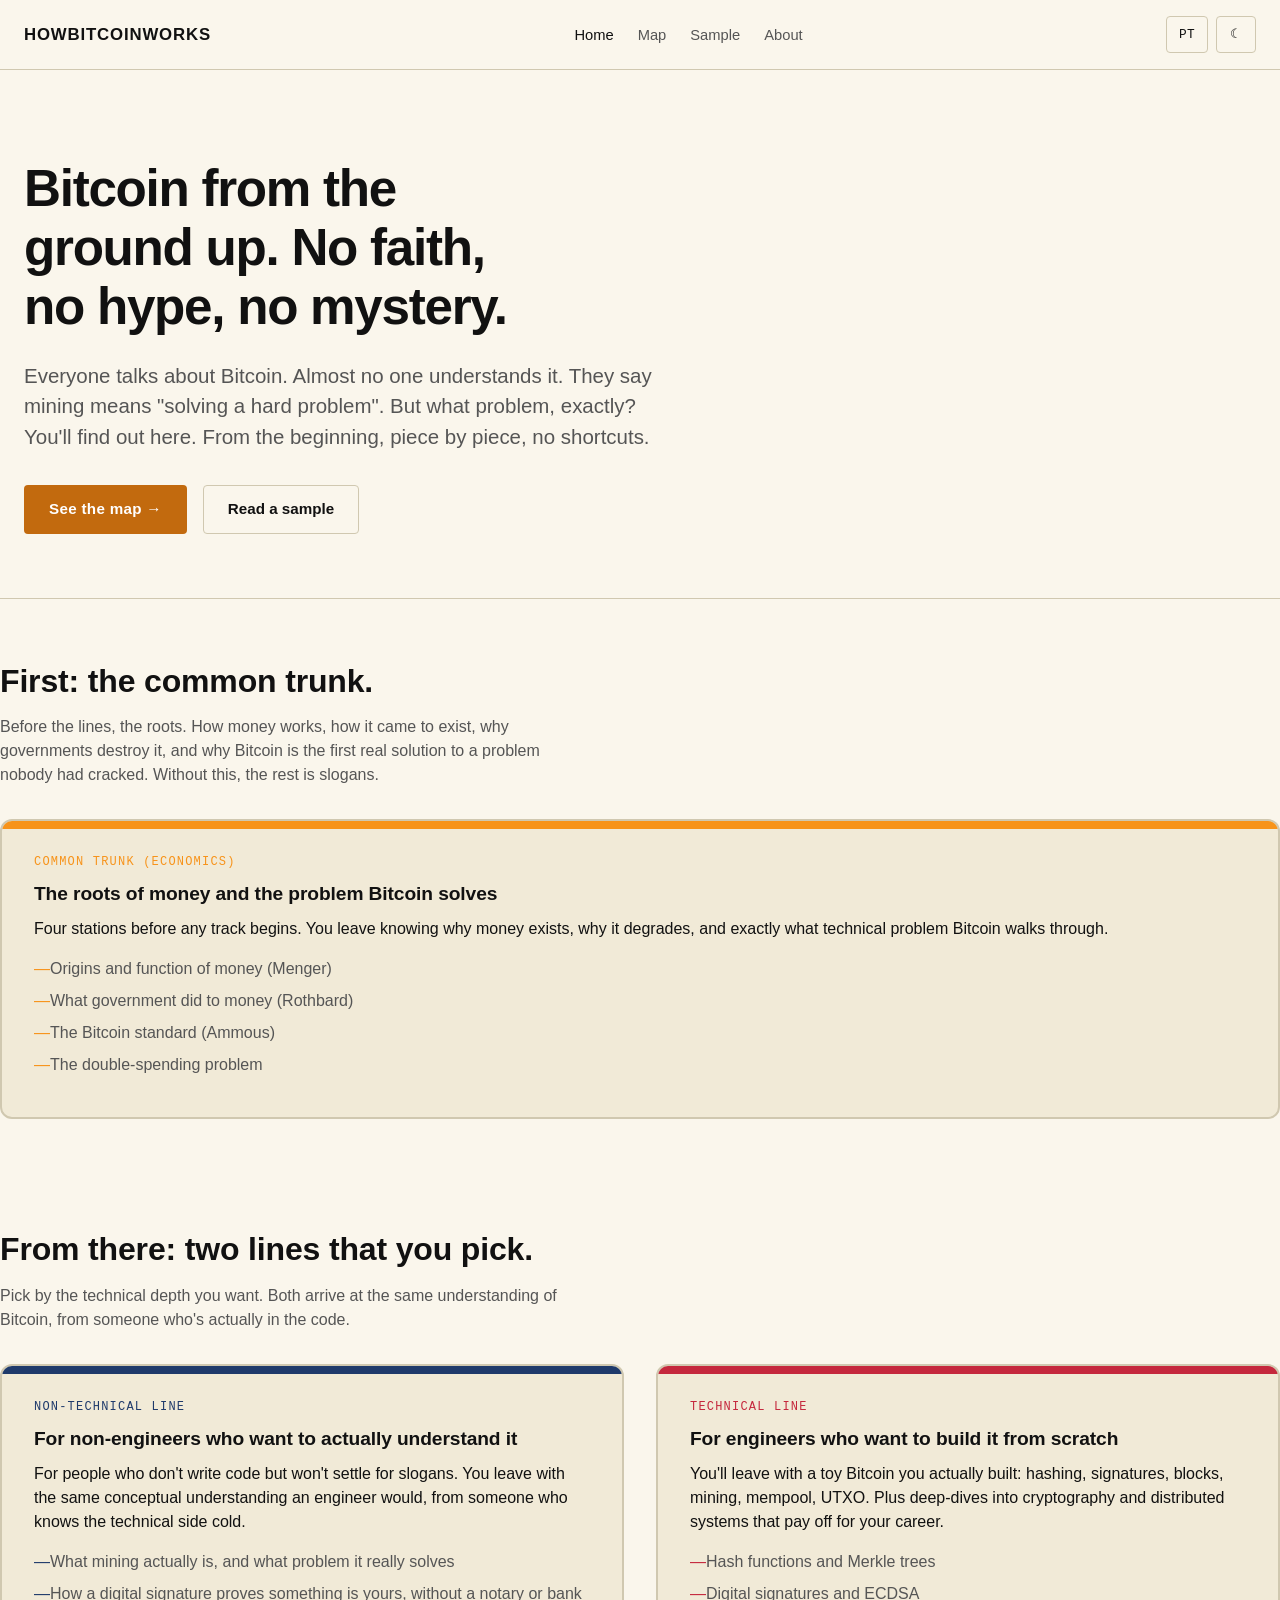
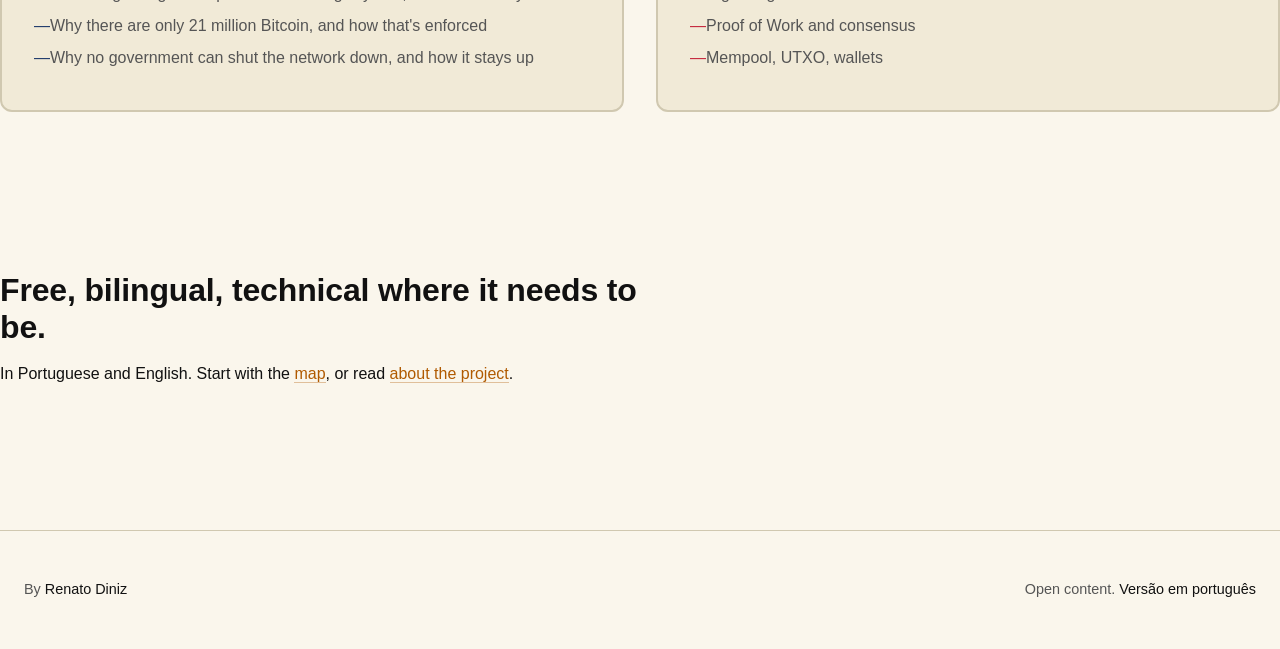
==== en/index.html @ d19511fa "Add English mirror: home, map, article, about Hand-translated, not machine-translated. Same structur" ====
<!doctype html>
<html lang="en">
<head>
  <meta charset="utf-8">
  <meta name="viewport" content="width=device-width, initial-scale=1">
  <title>How Bitcoin Works · Bitcoin from the ground up, no hype</title>
  <meta name="description" content="Bitcoin from the ground up. No faith, no hype, no mystery. Two tracks: non-technical and technical.">
  <link rel="stylesheet" href="/assets/css/reset.css">
  <link rel="stylesheet" href="/assets/css/base.css">
  <link rel="stylesheet" href="/assets/css/theme.css">
  <script src="/assets/js/theme.js"></script>
</head>
<body>
  <header class="site-header">
    <div class="container">
      <a href="/en/" class="site-logo">howbitcoinworks</a>
      <nav class="site-nav">
        <a href="/en/" class="active">Home</a>
        <a href="/en/map.html">Map</a>
        <a href="/en/article.html">Sample</a>
        <a href="/en/about.html">About</a>
      </nav>
      <div class="controls">
        <button class="control-btn lang-toggle" data-mirror="/" data-lang="pt" aria-label="Mudar para português">PT</button>
        <button class="control-btn mode-toggle" aria-label="Toggle light/dark mode">☾</button>
      </div>
    </div>
  </header>

  <main>
    <section class="hero">
      <div class="container">
        <h1>Bitcoin from the ground up. No faith, no hype, no mystery.</h1>
        <p class="lead">
          Everyone talks about Bitcoin. Almost no one understands it. They say mining means "solving a hard problem". But what problem, exactly? You'll find out here. From the beginning, piece by piece, no shortcuts.
        </p>
        <div class="cta-row">
          <a href="/en/map.html" class="btn btn-primary">See the map →</a>
          <a href="/en/article.html" class="btn btn-secondary">Read a sample</a>
        </div>
      </div>
    </section>

    <section class="container" style="padding: var(--space-16) 0 var(--space-8);">
      <h2 style="margin-top: 0;">First: the common trunk.</h2>
      <p class="lead" style="max-width:64ch;color:var(--color-fg-soft);margin-top:var(--space-3);">
        Before the lines, the roots. How money works, how it came to exist, why governments destroy it, and why Bitcoin is the first real solution to a problem nobody had cracked. Without this, the rest is slogans.
      </p>

      <article class="track-card" style="--track-color: var(--color-line-trunk); margin-top: var(--space-8);">
        <div class="label">Common trunk (economics)</div>
        <h3>The roots of money and the problem Bitcoin solves</h3>
        <p>Four stations before any track begins. You leave knowing why money exists, why it degrades, and exactly what technical problem Bitcoin walks through.</p>
        <ul>
          <li>Origins and function of money (Menger)</li>
          <li>What government did to money (Rothbard)</li>
          <li>The Bitcoin standard (Ammous)</li>
          <li>The double-spending problem</li>
        </ul>
      </article>
    </section>

    <section class="tracks container" style="padding: var(--space-8) 0 var(--space-16);">
      <h2>From there: two lines that you pick.</h2>
      <p class="lead" style="max-width:64ch;color:var(--color-fg-soft);margin-top:var(--space-3);">
        Pick by the technical depth you want. Both arrive at the same understanding of Bitcoin, from someone who's actually in the code.
      </p>

      <div class="track-grid">
        <article class="track-card nontechnical">
          <div class="label">Non-technical line</div>
          <h3>For non-engineers who want to actually understand it</h3>
          <p>For people who don't write code but won't settle for slogans. You leave with the same conceptual understanding an engineer would, from someone who knows the technical side cold.</p>
          <ul>
            <li>What mining actually is, and what problem it really solves</li>
            <li>How a digital signature proves something is yours, without a notary or bank</li>
            <li>Why there are only 21 million Bitcoin, and how that's enforced</li>
            <li>Why no government can shut the network down, and how it stays up</li>
          </ul>
        </article>

        <article class="track-card technical">
          <div class="label">Technical line</div>
          <h3>For engineers who want to build it from scratch</h3>
          <p>You'll leave with a toy Bitcoin you actually built: hashing, signatures, blocks, mining, mempool, UTXO. Plus deep-dives into cryptography and distributed systems that pay off for your career.</p>
          <ul>
            <li>Hash functions and Merkle trees</li>
            <li>Digital signatures and ECDSA</li>
            <li>Proof of Work and consensus</li>
            <li>Mempool, UTXO, wallets</li>
          </ul>
        </article>
      </div>
    </section>

    <section class="container" style="padding: var(--space-12) 0 var(--space-16);">
      <div class="prose" style="margin-left:0;padding:0;">
        <h2>Free, bilingual, technical where it needs to be.</h2>
        <p>In Portuguese and English. Start with the <a href="/en/map.html">map</a>, or read <a href="/en/about.html">about the project</a>.</p>
      </div>
    </section>
  </main>

  <footer class="site-footer">
    <div class="container">
      <div>By <a href="https://github.com/renatodinizc" target="_blank" rel="noopener">Renato Diniz</a></div>
      <div>Open content. <a href="/">Versão em português</a></div>
    </div>
  </footer>

  <script src="/assets/js/lang.js"></script>
</body>
</html>
---- assets/css/base.css ----
/* Base layout, typography, and structural primitives.
   Themes override colors, fonts, and accent details via CSS variables. */

:root {
  --max-content: 72ch;
  --max-wide: 1280px;
  --space-1: 0.25rem;
  --space-2: 0.5rem;
  --space-3: 0.75rem;
  --space-4: 1rem;
  --space-6: 1.5rem;
  --space-8: 2rem;
  --space-12: 3rem;
  --space-16: 4rem;
  --space-24: 6rem;
  --radius: 4px;
  --radius-lg: 12px;
  --transition: 180ms ease;
}

html {
  scroll-behavior: smooth;
}

body {
  background: var(--color-bg);
  color: var(--color-fg);
  font-family: var(--font-body);
  font-size: 1rem;
  transition:
    background var(--transition),
    color var(--transition);
  min-height: 100vh;
  display: flex;
  flex-direction: column;
  padding-top: var(--space-16);
}

main {
  flex: 1;
}

h1,
h2,
h3,
h4,
h5,
h6 {
  font-family: var(--font-display);
  font-weight: var(--weight-display, 700);
  line-height: 1.15;
  letter-spacing: var(--track-display, -0.01em);
}

h1 {
  font-size: clamp(2rem, 4vw, 3.5rem);
}
h2 {
  font-size: clamp(1.5rem, 2.5vw, 2.25rem);
  margin-top: var(--space-12);
  margin-bottom: var(--space-4);
}
h3 {
  font-size: clamp(1.15rem, 1.5vw, 1.5rem);
  margin-top: var(--space-8);
  margin-bottom: var(--space-3);
}

p {
  margin-bottom: var(--space-4);
}
p + p {
  margin-top: 0;
}

a {
  color: var(--color-link);
  border-bottom: 1px solid var(--color-link-underline, transparent);
  transition:
    color var(--transition),
    border-color var(--transition);
}
a:hover {
  color: var(--color-link-hover);
  border-bottom-color: var(--color-link-hover);
}

code,
pre,
.mono {
  font-family: var(--font-mono);
  font-size: 0.92em;
}

pre {
  background: var(--color-code-bg);
  color: var(--color-code-fg);
  padding: var(--space-4);
  border-radius: var(--radius);
  overflow-x: auto;
  margin: var(--space-6) 0;
  border: 1px solid var(--color-border);
}

code:not(pre code) {
  background: var(--color-code-bg);
  padding: 0.1em 0.35em;
  border-radius: var(--radius);
  border: 1px solid var(--color-border);
}

blockquote {
  border-left: 3px solid var(--color-accent);
  padding-left: var(--space-4);
  margin: var(--space-6) 0;
  color: var(--color-fg-soft);
  font-style: italic;
}

/* ============ Layout containers ============ */

.container {
  width: 100%;
  max-width: var(--max-wide);
  margin: 0 auto;
  padding: 0 var(--space-6);
}

.prose {
  max-width: var(--max-content);
  margin: 0 auto;
  padding: 0 var(--space-6);
}

/* ============ Header / nav ============ */

.site-header {
  border-bottom: 1px solid var(--color-border);
  background: var(--color-bg);
  position: fixed;
  top: 0;
  left: 0;
  right: 0;
  z-index: 50;
  backdrop-filter: blur(8px);
}

.site-header .container {
  display: flex;
  align-items: center;
  justify-content: space-between;
  padding-top: var(--space-4);
  padding-bottom: var(--space-4);
  gap: var(--space-4);
}

.site-logo {
  font-family: var(--font-display);
  font-weight: 800;
  font-size: 1.05rem;
  letter-spacing: var(--track-logo, 0);
  text-transform: var(--logo-case, none);
  color: var(--color-fg);
  border: none;
}
.site-logo:hover {
  color: var(--color-accent);
  border: none;
}

.site-nav {
  display: flex;
  align-items: center;
  gap: var(--space-6);
  font-size: 0.92rem;
}

.site-nav a {
  color: var(--color-fg-soft);
  border: none;
}
.site-nav a:hover,
.site-nav a.active {
  color: var(--color-fg);
  border: none;
}

.controls {
  display: flex;
  gap: var(--space-2);
  align-items: center;
}

.control-btn {
  border: 1px solid var(--color-border);
  background: var(--color-bg);
  color: var(--color-fg);
  padding: var(--space-2) var(--space-3);
  border-radius: var(--radius);
  font-size: 0.8rem;
  font-family: var(--font-mono);
  letter-spacing: 0.02em;
  transition: all var(--transition);
}

.control-btn:hover {
  border-color: var(--color-accent);
  color: var(--color-accent);
}

.lang-toggle,
.mode-toggle {
  min-width: 2.5rem;
  text-align: center;
}

/* ============ Hero ============ */

.hero {
  padding: var(--space-24) 0 var(--space-16);
  border-bottom: 1px solid var(--color-border);
}

.hero h1 {
  margin-bottom: var(--space-6);
  max-width: 18ch;
}

.hero .lead {
  font-size: clamp(1.1rem, 1.6vw, 1.35rem);
  color: var(--color-fg-soft);
  max-width: 56ch;
  margin-bottom: var(--space-8);
}

.hero .cta-row {
  display: flex;
  gap: var(--space-4);
  flex-wrap: wrap;
}

.btn {
  display: inline-flex;
  align-items: center;
  gap: var(--space-2);
  padding: var(--space-3) var(--space-6);
  border-radius: var(--radius);
  font-weight: 600;
  font-size: 0.95rem;
  border: 1px solid transparent;
  transition: all var(--transition);
  font-family: var(--font-body);
}

.btn-primary {
  background: var(--color-accent);
  color: var(--color-on-accent);
}
.btn-primary:hover {
  filter: brightness(1.1);
  border: 1px solid transparent;
}

.btn-secondary {
  background: transparent;
  color: var(--color-fg);
  border-color: var(--color-border);
}
.btn-secondary:hover {
  border-color: var(--color-accent);
  color: var(--color-accent);
}

/* ============ Two-track section ============ */

.tracks {
  padding: var(--space-16) 0;
}

.track-grid {
  display: grid;
  grid-template-columns: repeat(auto-fit, minmax(320px, 1fr));
  gap: var(--space-8);
  margin-top: var(--space-8);
}

.track-card {
  border: 1px solid var(--color-border);
  border-radius: var(--radius-lg);
  padding: var(--space-8);
  background: var(--color-bg-soft);
  transition: all var(--transition);
  position: relative;
  overflow: hidden;
}

.track-card::before {
  content: "";
  position: absolute;
  top: 0;
  left: 0;
  right: 0;
  height: 4px;
  background: var(--track-color);
}

.track-card.nontechnical {
  --track-color: var(--color-line-nontechnical);
}
.track-card.technical {
  --track-color: var(--color-line-technical);
}

.track-card:hover {
  transform: translateY(-2px);
  border-color: var(--track-color);
}

.track-card .label {
  font-family: var(--font-mono);
  font-size: 0.75rem;
  text-transform: uppercase;
  letter-spacing: 0.1em;
  color: var(--track-color);
  margin-bottom: var(--space-3);
}

.track-card h3 {
  margin-top: 0;
}

.track-card ul {
  margin-top: var(--space-4);
  padding-left: 0;
}
.track-card li {
  padding-left: var(--space-4);
  position: relative;
  color: var(--color-fg-soft);
  margin-bottom: var(--space-2);
}
.track-card li::before {
  content: "—";
  position: absolute;
  left: 0;
  color: var(--track-color);
}

/* ============ Footer ============ */

.site-footer {
  border-top: 1px solid var(--color-border);
  padding: var(--space-12) 0;
  margin-top: var(--space-16);
  color: var(--color-fg-soft);
  font-size: 0.9rem;
}

.site-footer .container {
  display: flex;
  justify-content: space-between;
  flex-wrap: wrap;
  gap: var(--space-4);
}

.site-footer a {
  color: var(--color-fg);
  border: none;
}
.site-footer a:hover {
  color: var(--color-accent);
}

/* ============ Subway map ============ */

.map-page {
  padding: var(--space-12) 0;
}

.map-page h1 {
  margin-bottom: var(--space-3);
}
.map-page .lead {
  color: var(--color-fg-soft);
  margin-bottom: var(--space-8);
  max-width: 64ch;
}

.map-legend {
  display: flex;
  flex-wrap: wrap;
  gap: var(--space-6);
  margin-bottom: var(--space-8);
  font-size: 0.85rem;
  font-family: var(--font-mono);
}

.legend-item {
  display: flex;
  align-items: center;
  gap: var(--space-2);
}

.legend-item .line-marker {
  width: 28px;
  height: 4px;
  border-radius: 2px;
}

.subway-map-wrap {
  background: var(--color-bg-soft);
  border: 1px solid var(--color-border);
  border-radius: var(--radius-lg);
  padding: var(--space-6);
  overflow-x: auto;
}

.subway-map {
  width: 100%;
  height: auto;
  min-width: 900px;
}

.subway-map .line {
  fill: none;
  stroke-width: var(--line-width, 6);
  stroke-linecap: round;
  stroke-linejoin: round;
}

.subway-map .line-trunk {
  stroke: var(--color-line-trunk);
}
.subway-map .line-nontechnical {
  stroke: var(--color-line-nontechnical);
}
.subway-map .line-technical {
  stroke: var(--color-line-technical);
}
.subway-map .line-branch {
  stroke: var(--color-line-technical);
  stroke-width: 3;
  stroke-dasharray: 6 6;
  opacity: 0.7;
}

.subway-map .station {
  cursor: pointer;
  transition: transform var(--transition);
}
.subway-map .station:hover {
  transform: scale(1.15);
  transform-origin: center;
  transform-box: fill-box;
}

.subway-map .station-dot {
  fill: var(--color-bg);
  stroke: currentColor;
  stroke-width: 3;
}

.subway-map .station-trunk {
  color: var(--color-line-trunk);
}
.subway-map .station-nontechnical {
  color: var(--color-line-nontechnical);
}
.subway-map .station-technical {
  color: var(--color-line-technical);
}

.subway-map .station-label {
  font-family: var(--font-mono);
  font-size: 11px;
  font-weight: 600;
  fill: var(--color-fg);
  pointer-events: none;
}

.subway-map .station-number {
  font-family: var(--font-mono);
  font-size: 10px;
  font-weight: 700;
  fill: var(--color-fg);
  text-anchor: middle;
  dominant-baseline: central;
  pointer-events: none;
}

.subway-map .station-placeholder .station-dot {
  stroke-dasharray: 3 3;
  opacity: 0.65;
}

/* ============ Tooltip ============ */

.tooltip {
  position: fixed;
  background: var(--color-fg);
  color: var(--color-bg);
  padding: var(--space-3) var(--space-4);
  border-radius: var(--radius);
  font-size: 0.85rem;
  font-family: var(--font-body);
  max-width: 280px;
  pointer-events: none;
  opacity: 0;
  transform: translateY(-4px);
  transition:
    opacity var(--transition),
    transform var(--transition);
  z-index: 100;
  box-shadow: 0 4px 16px rgba(0, 0, 0, 0.2);
}
.tooltip.visible {
  opacity: 1;
  transform: translateY(0);
}
.tooltip .tt-title {
  font-weight: 700;
  font-family: var(--font-display);
  margin-bottom: var(--space-1);
}
.tooltip .tt-track {
  font-family: var(--font-mono);
  font-size: 0.7rem;
  text-transform: uppercase;
  letter-spacing: 0.1em;
  opacity: 0.7;
  margin-bottom: var(--space-1);
}

/* ============ Modal ============ */

.modal-backdrop {
  position: fixed;
  inset: 0;
  background: rgba(0, 0, 0, 0.55);
  display: none;
  align-items: center;
  justify-content: center;
  z-index: 200;
  padding: var(--space-4);
}
.modal-backdrop.open {
  display: flex;
}

.modal {
  background: var(--color-bg);
  color: var(--color-fg);
  border: 1px solid var(--color-border);
  border-radius: var(--radius-lg);
  padding: var(--space-8);
  max-width: 480px;
  width: 100%;
  position: relative;
}

.modal .modal-track {
  font-family: var(--font-mono);
  font-size: 0.75rem;
  text-transform: uppercase;
  letter-spacing: 0.1em;
  color: var(--color-accent);
  margin-bottom: var(--space-3);
}

.modal h2 {
  margin-top: 0;
  margin-bottom: var(--space-4);
}
.modal p {
  color: var(--color-fg-soft);
}

.modal-close {
  position: absolute;
  top: var(--space-4);
  right: var(--space-4);
  font-size: 1.25rem;
  color: var(--color-fg-soft);
  width: 32px;
  height: 32px;
  display: flex;
  align-items: center;
  justify-content: center;
  border-radius: var(--radius);
}
.modal-close:hover {
  background: var(--color-bg-soft);
  color: var(--color-fg);
}

.modal-status {
  display: inline-block;
  margin-top: var(--space-4);
  padding: var(--space-2) var(--space-4);
  background: var(--color-bg-soft);
  border: 1px solid var(--color-border);
  border-radius: var(--radius);
  font-family: var(--font-mono);
  font-size: 0.8rem;
  color: var(--color-fg-soft);
}

/* ============ Article ============ */

.article-page {
  padding: var(--space-12) 0 var(--space-16);
}

.article-meta {
  font-family: var(--font-mono);
  font-size: 0.8rem;
  text-transform: uppercase;
  letter-spacing: 0.1em;
  margin-bottom: var(--space-4);
  display: flex;
  gap: var(--space-4);
  flex-wrap: wrap;
}

.article-meta .track-badge {
  color: var(--color-line-trunk);
  font-weight: 700;
}

.article-title {
  margin-bottom: var(--space-6);
}

.article-lead {
  font-size: 1.2rem;
  color: var(--color-fg-soft);
  margin-bottom: var(--space-12);
  padding-bottom: var(--space-8);
  border-bottom: 1px solid var(--color-border);
  max-width: var(--max-content);
}

.article-body p,
.article-body ul,
.article-body ol {
  margin-bottom: var(--space-4);
}
.article-body ul,
.article-body ol {
  padding-left: var(--space-6);
}
.article-body ul li {
  list-style: disc;
}
.article-body ol li {
  list-style: decimal;
}
.article-body li {
  margin-bottom: var(--space-2);
}

.article-nav {
  margin-top: var(--space-16);
  padding-top: var(--space-8);
  border-top: 1px solid var(--color-border);
  display: flex;
  justify-content: space-between;
  gap: var(--space-4);
  flex-wrap: wrap;
}

.article-nav a {
  display: flex;
  flex-direction: column;
  gap: var(--space-1);
  border: 1px solid var(--color-border);
  padding: var(--space-4) var(--space-6);
  border-radius: var(--radius);
  min-width: 200px;
}
.article-nav a:hover {
  border-color: var(--color-accent);
}
.article-nav .nav-label {
  font-family: var(--font-mono);
  font-size: 0.75rem;
  text-transform: uppercase;
  letter-spacing: 0.1em;
  color: var(--color-fg-soft);
}
.article-nav .nav-title {
  font-weight: 600;
}

/* ============ Responsive ============ */

@media (max-width: 640px) {
  .site-nav {
    display: none;
  }
  .hero {
    padding: var(--space-16) 0 var(--space-12);
  }
  .controls {
    gap: var(--space-1);
  }
  .control-btn {
    padding: var(--space-2);
    font-size: 0.75rem;
  }
}
---- assets/css/theme.css ----
/* Theme: subway-style transit-map identity, tuned to Bitcoin.
   Orange trunk leads into blue (non-technical) and red (technical) parallel lines. */

:root {
  --font-display: "Helvetica Neue", "Helvetica", "Arial", "Inter", sans-serif;
  --font-body: "Helvetica Neue", "Helvetica", "Arial", "Inter", sans-serif;
  --font-mono: "JetBrains Mono", "SF Mono", Menlo, Consolas, monospace;
  --weight-display: 700;
  --track-display: -0.005em;
  --logo-case: uppercase;
  --track-logo: 0.05em;
  --line-width: 10;

  /* Light palette (default) — warm transit-map paper, Bitcoin orange accent */
  --color-bg: #faf6ec;
  --color-bg-soft: #f1ead7;
  --color-fg: #111111;
  --color-fg-soft: #555555;
  --color-border: #d0c8b0;
  --color-accent: #c26a0e;
  --color-on-accent: #ffffff;
  --color-link: #b05a00;
  --color-link-hover: #f7931a;
  --color-link-underline: rgba(176, 90, 0, 0.35);
  --color-code-bg: #f1ead7;
  --color-code-fg: #111111;

  --color-line-trunk: #f7931a; /* Bitcoin orange — the foundation line */
  --color-line-nontechnical: #1f3a6b; /* deep navy — "the why" */
  --color-line-technical: #c5283d; /* deep red — "the build" */
}

[data-mode="dark"] {
  --color-bg: #181818;
  --color-bg-soft: #232323;
  --color-fg: #f5f5f5;
  --color-fg-soft: #a0a0a0;
  --color-border: #3a3a3a;
  --color-accent: #f7931a;
  --color-on-accent: #181818;
  --color-link: #f7931a;
  --color-link-hover: #ffb04d;
  --color-link-underline: rgba(247, 147, 26, 0.35);
  --color-code-bg: #232323;
  --color-code-fg: #f7931a;

  --color-line-trunk: #f7931a;
  --color-line-nontechnical: #4d8fff;
  --color-line-technical: #ff5454;
}

/* Visual identity refinements */
.site-logo {
  font-weight: 900;
}

.track-card {
  border-width: 2px;
}
.track-card::before {
  height: 8px;
}

.hero h1 {
  letter-spacing: -0.025em;
}

.article-meta .track-badge {
  background: var(--color-line-trunk);
  color: #181818;
  padding: 0.15em 0.6em;
  border-radius: 999px;
  letter-spacing: 0.08em;
}

.btn-primary {
  font-weight: 700;
  letter-spacing: 0.02em;
}

.station-label {
  font-weight: 700;
  font-family: var(--font-display);
}
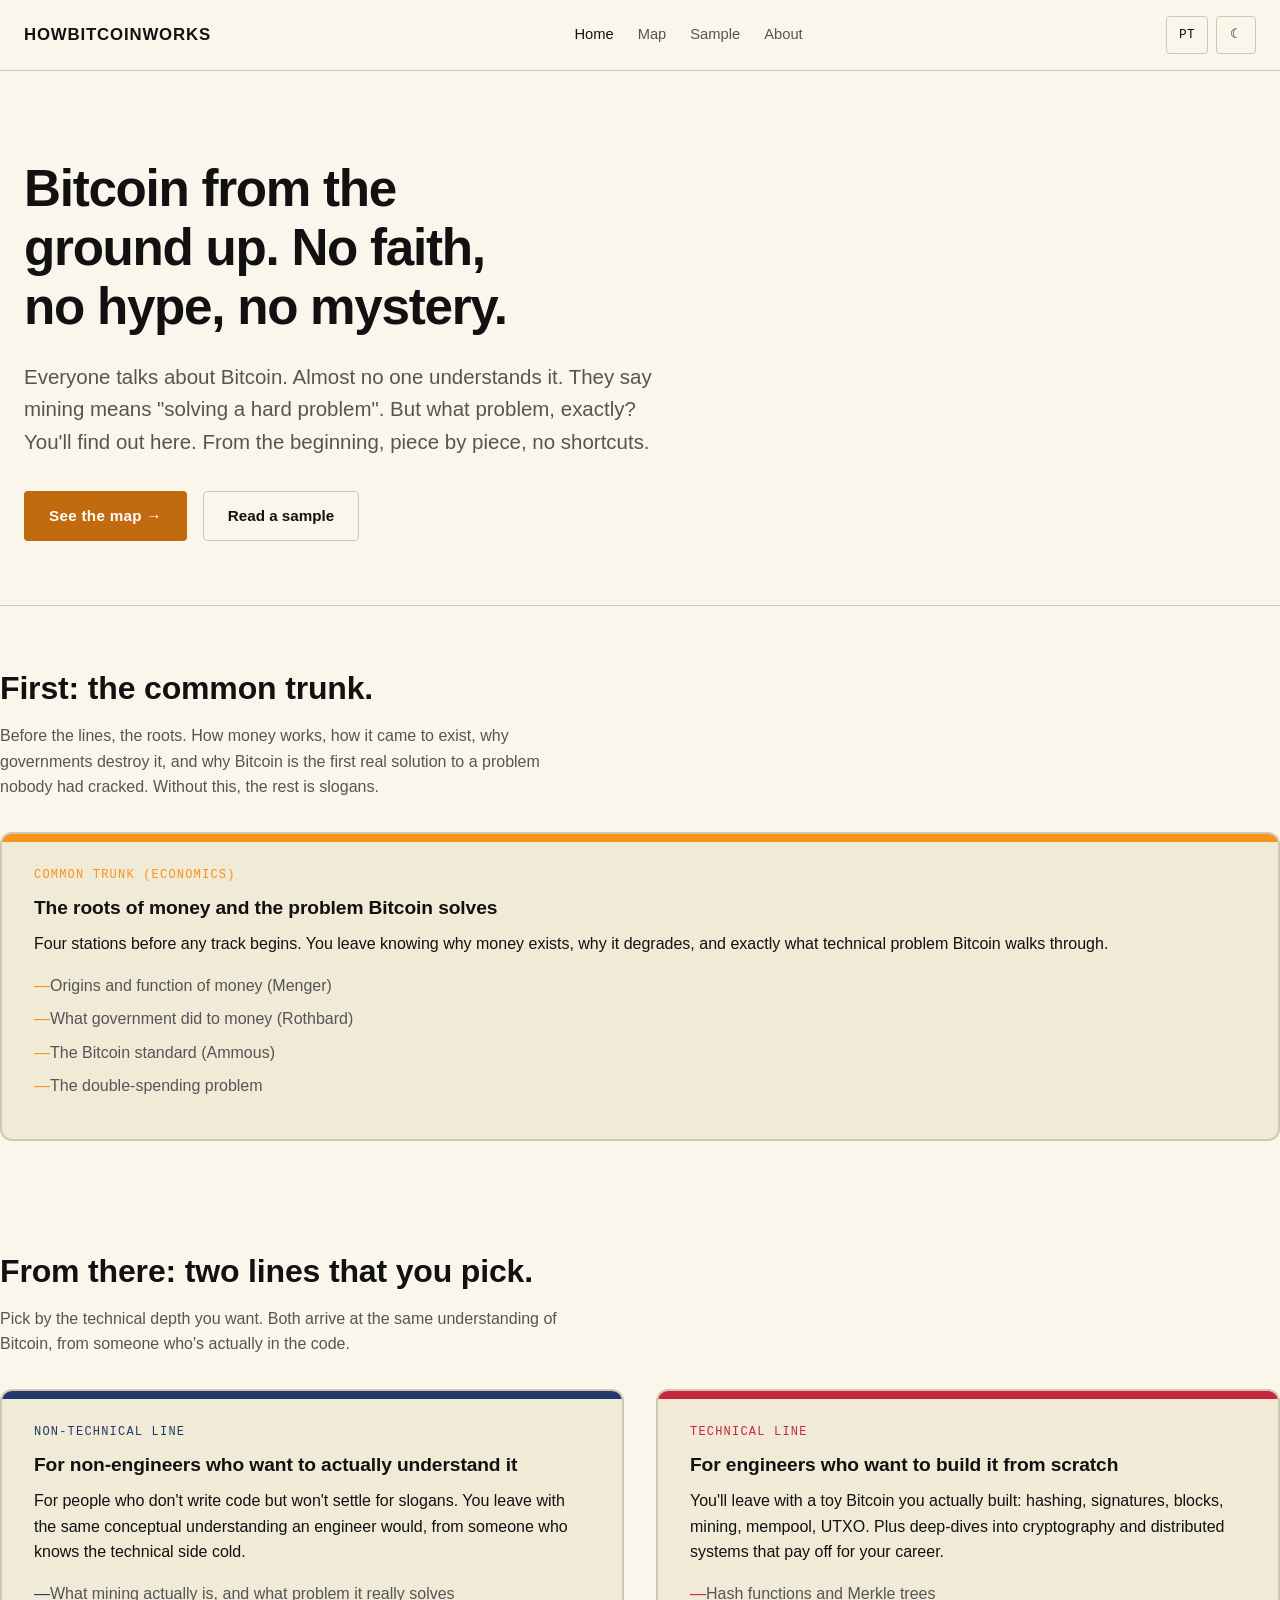
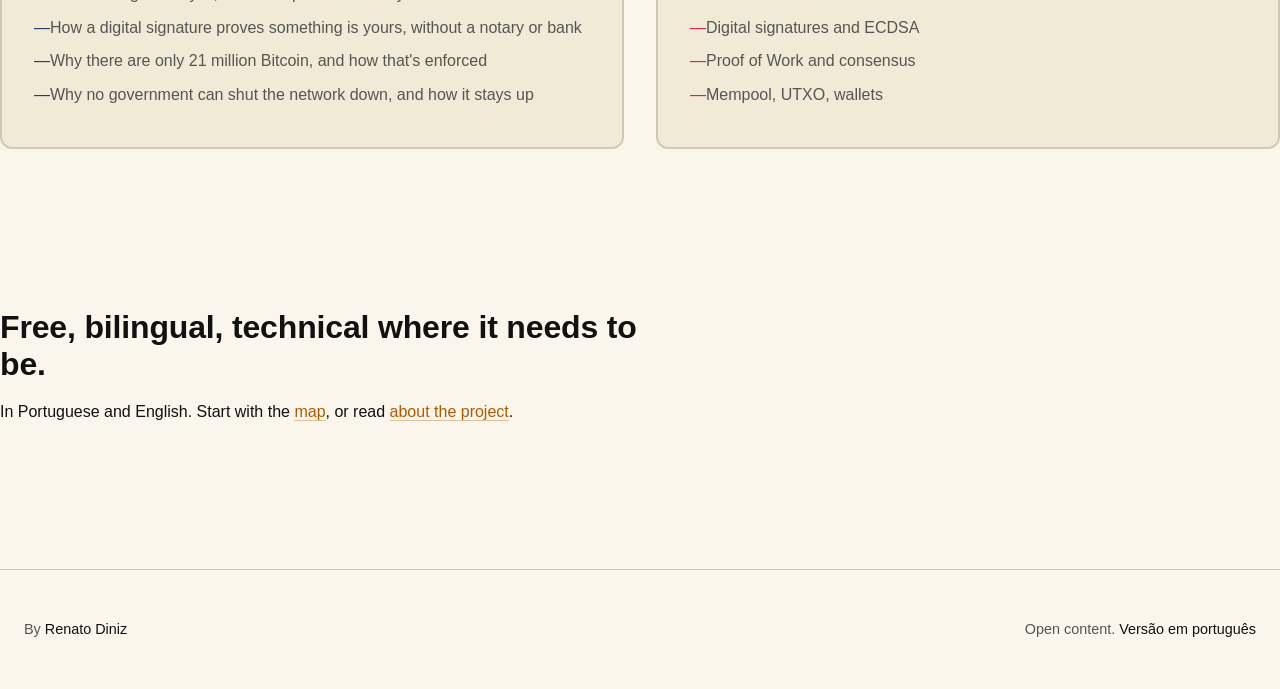
==== commit a1952308: "Improve mobile UX: vertical subway map, always-visible nav, a11y - Map: SVG is now vertical (400x920" ====
--- a/en/index.html
+++ b/en/index.html
@@ -5,29 +5,62 @@
   <meta name="viewport" content="width=device-width, initial-scale=1">
   <title>How Bitcoin Works · Bitcoin from the ground up, no hype</title>
   <meta name="description" content="Bitcoin from the ground up. No faith, no hype, no mystery. Two tracks: non-technical and technical.">
-  <link rel="stylesheet" href="/assets/css/reset.css">
-  <link rel="stylesheet" href="/assets/css/base.css">
-  <link rel="stylesheet" href="/assets/css/theme.css">
-  <script src="/assets/js/theme.js"></script>
+  <meta name="author" content="Renato Diniz">
+  <link rel="canonical" href="https://comofuncionabitcoin.com/en/">
+  <link rel="alternate" hreflang="pt" href="https://comofuncionabitcoin.com/">
+  <link rel="alternate" hreflang="en" href="https://comofuncionabitcoin.com/en/">
+  <link rel="alternate" hreflang="x-default" href="https://comofuncionabitcoin.com/">
+  <meta property="og:type" content="website">
+  <meta property="og:site_name" content="How Bitcoin Works">
+  <meta property="og:title" content="How Bitcoin Works · Bitcoin from the ground up, no hype">
+  <meta property="og:description" content="Bitcoin from the ground up. No faith, no hype, no mystery. Two tracks: non-technical and technical.">
+  <meta property="og:url" content="https://comofuncionabitcoin.com/en/">
+  <meta property="og:locale" content="en_US">
+  <meta property="og:locale:alternate" content="pt_BR">
+  <meta name="twitter:card" content="summary_large_image">
+  <meta name="twitter:title" content="How Bitcoin Works · Bitcoin from the ground up, no hype">
+  <meta name="twitter:description" content="Bitcoin from the ground up. No faith, no hype, no mystery.">
+  <script type="application/ld+json">
+  {
+    "@context": "https://schema.org",
+    "@type": "WebSite",
+    "name": "How Bitcoin Works",
+    "alternateName": "Como Funciona o Bitcoin",
+    "url": "https://comofuncionabitcoin.com/en/",
+    "description": "Bitcoin from the ground up, no hype. Bilingual EN/PT.",
+    "inLanguage": ["en", "pt-BR"],
+    "author": {
+      "@type": "Person",
+      "name": "Renato Diniz",
+      "url": "https://github.com/renatodinizc"
+    },
+    "license": "https://creativecommons.org/licenses/by/4.0/"
+  }
+  </script>
+  <link rel="stylesheet" href="../assets/css/reset.css">
+  <link rel="stylesheet" href="../assets/css/base.css">
+  <link rel="stylesheet" href="../assets/css/theme.css">
+  <script src="../assets/js/theme.js"></script>
 </head>
 <body>
+  <a class="skip-link" href="#main-content">Skip to content</a>
   <header class="site-header">
     <div class="container">
-      <a href="/en/" class="site-logo">howbitcoinworks</a>
+      <a href="index.html" class="site-logo">howbitcoinworks</a>
       <nav class="site-nav">
-        <a href="/en/" class="active">Home</a>
-        <a href="/en/map.html">Map</a>
-        <a href="/en/article.html">Sample</a>
-        <a href="/en/about.html">About</a>
+        <a href="index.html" class="active">Home</a>
+        <a href="map.html">Map</a>
+        <a href="article.html">Sample</a>
+        <a href="about.html">About</a>
       </nav>
       <div class="controls">
-        <button class="control-btn lang-toggle" data-mirror="/" data-lang="pt" aria-label="Mudar para português">PT</button>
+        <button class="control-btn lang-toggle" data-mirror="../index.html" data-lang="pt" aria-label="Mudar para português">PT</button>
         <button class="control-btn mode-toggle" aria-label="Toggle light/dark mode">☾</button>
       </div>
     </div>
   </header>
 
-  <main>
+  <main id="main-content">
     <section class="hero">
       <div class="container">
         <h1>Bitcoin from the ground up. No faith, no hype, no mystery.</h1>
@@ -35,8 +68,8 @@
           Everyone talks about Bitcoin. Almost no one understands it. They say mining means "solving a hard problem". But what problem, exactly? You'll find out here. From the beginning, piece by piece, no shortcuts.
         </p>
         <div class="cta-row">
-          <a href="/en/map.html" class="btn btn-primary">See the map →</a>
-          <a href="/en/article.html" class="btn btn-secondary">Read a sample</a>
+          <a href="map.html" class="btn btn-primary">See the map →</a>
+          <a href="article.html" class="btn btn-secondary">Read a sample</a>
         </div>
       </div>
     </section>
@@ -96,7 +129,7 @@
     <section class="container" style="padding: var(--space-12) 0 var(--space-16);">
       <div class="prose" style="margin-left:0;padding:0;">
         <h2>Free, bilingual, technical where it needs to be.</h2>
-        <p>In Portuguese and English. Start with the <a href="/en/map.html">map</a>, or read <a href="/en/about.html">about the project</a>.</p>
+        <p>In Portuguese and English. Start with the <a href="map.html">map</a>, or read <a href="about.html">about the project</a>.</p>
       </div>
     </section>
   </main>
@@ -104,10 +137,10 @@
   <footer class="site-footer">
     <div class="container">
       <div>By <a href="https://github.com/renatodinizc" target="_blank" rel="noopener">Renato Diniz</a></div>
-      <div>Open content. <a href="/">Versão em português</a></div>
+      <div>Open content. <a href="../index.html">Versão em português</a></div>
     </div>
   </footer>
 
-  <script src="/assets/js/lang.js"></script>
+  <script src="../assets/js/lang.js"></script>
 </body>
 </html>
--- a/assets/css/base.css
+++ b/assets/css/base.css
@@ -27,13 +27,41 @@
   color: var(--color-fg);
   font-family: var(--font-body);
   font-size: 1rem;
+  line-height: 1.6;
   transition:
     background var(--transition),
     color var(--transition);
   min-height: 100vh;
   display: flex;
   flex-direction: column;
-  padding-top: var(--space-16);
+  padding-top: var(--header-h, 4rem);
+}
+
+:focus-visible {
+  outline: 2px solid var(--color-accent);
+  outline-offset: 2px;
+  border-radius: 2px;
+}
+
+.skip-link {
+  position: absolute;
+  top: 0;
+  left: var(--space-3);
+  padding: var(--space-3) var(--space-4);
+  background: var(--color-fg);
+  color: var(--color-bg);
+  font-weight: 600;
+  z-index: 100;
+  transform: translateY(-150%);
+  transition: transform var(--transition);
+  border-radius: var(--radius);
+  border: none;
+}
+.skip-link:focus,
+.skip-link:focus-visible {
+  transform: translateY(var(--space-3));
+  color: var(--color-bg);
+  border: none;
 }
 
 main {
@@ -137,12 +165,14 @@
 .site-header {
   border-bottom: 1px solid var(--color-border);
   background: var(--color-bg);
+  background: color-mix(in srgb, var(--color-bg) 88%, transparent);
   position: fixed;
   top: 0;
   left: 0;
   right: 0;
   z-index: 50;
   backdrop-filter: blur(8px);
+  -webkit-backdrop-filter: blur(8px);
 }
 
 .site-header .container {
@@ -279,7 +309,7 @@
 
 .track-grid {
   display: grid;
-  grid-template-columns: repeat(auto-fit, minmax(320px, 1fr));
+  grid-template-columns: repeat(auto-fit, minmax(min(280px, 100%), 1fr));
   gap: var(--space-8);
   margin-top: var(--space-8);
 }
@@ -412,13 +442,14 @@
   border: 1px solid var(--color-border);
   border-radius: var(--radius-lg);
   padding: var(--space-6);
-  overflow-x: auto;
+  max-width: 560px;
+  margin: 0 auto;
 }
 
 .subway-map {
   width: 100%;
   height: auto;
-  min-width: 900px;
+  display: block;
 }
 
 .subway-map .line {
@@ -446,18 +477,19 @@
 
 .subway-map .station {
   cursor: pointer;
-  transition: transform var(--transition);
-}
-.subway-map .station:hover {
-  transform: scale(1.15);
-  transform-origin: center;
-  transform-box: fill-box;
 }
 
 .subway-map .station-dot {
   fill: var(--color-bg);
   stroke: currentColor;
   stroke-width: 3;
+  transition: transform var(--transition);
+  transform-origin: center;
+  transform-box: fill-box;
+}
+.subway-map .station:hover .station-dot,
+.subway-map .station:focus-visible .station-dot {
+  transform: scale(1.25);
 }
 
 .subway-map .station-trunk {
@@ -640,10 +672,14 @@
   max-width: var(--max-content);
 }
 
+.article-body {
+  font-size: 1.05rem;
+}
 .article-body p,
 .article-body ul,
 .article-body ol {
   margin-bottom: var(--space-4);
+  line-height: 1.7;
 }
 .article-body ul,
 .article-body ol {
@@ -695,17 +731,56 @@
 /* ============ Responsive ============ */
 
 @media (max-width: 640px) {
+  body {
+    --header-h: 6.75rem;
+  }
+
+  .site-header .container {
+    flex-wrap: wrap;
+    row-gap: 0;
+    padding-top: var(--space-3);
+    padding-bottom: 0;
+  }
+  .site-logo {
+    order: 1;
+  }
+  .controls {
+    order: 2;
+    gap: var(--space-2);
+  }
   .site-nav {
-    display: none;
-  }
+    order: 3;
+    width: 100%;
+    justify-content: center;
+    gap: var(--space-6);
+    padding: var(--space-3) 0;
+    margin-top: var(--space-3);
+    border-top: 1px solid var(--color-border);
+    font-size: 0.95rem;
+  }
+
+  .control-btn {
+    min-height: 44px;
+    min-width: 44px;
+    padding: var(--space-2) var(--space-3);
+    font-size: 0.85rem;
+  }
+
   .hero {
-    padding: var(--space-16) 0 var(--space-12);
-  }
-  .controls {
-    gap: var(--space-1);
-  }
-  .control-btn {
-    padding: var(--space-2);
-    font-size: 0.75rem;
-  }
-}
+    padding: var(--space-8) 0 var(--space-12);
+  }
+
+  .site-footer .container {
+    flex-direction: column;
+    align-items: flex-start;
+    gap: var(--space-2);
+  }
+
+  .article-nav {
+    flex-direction: column;
+  }
+  .article-nav a {
+    min-width: 0;
+    width: 100%;
+  }
+}
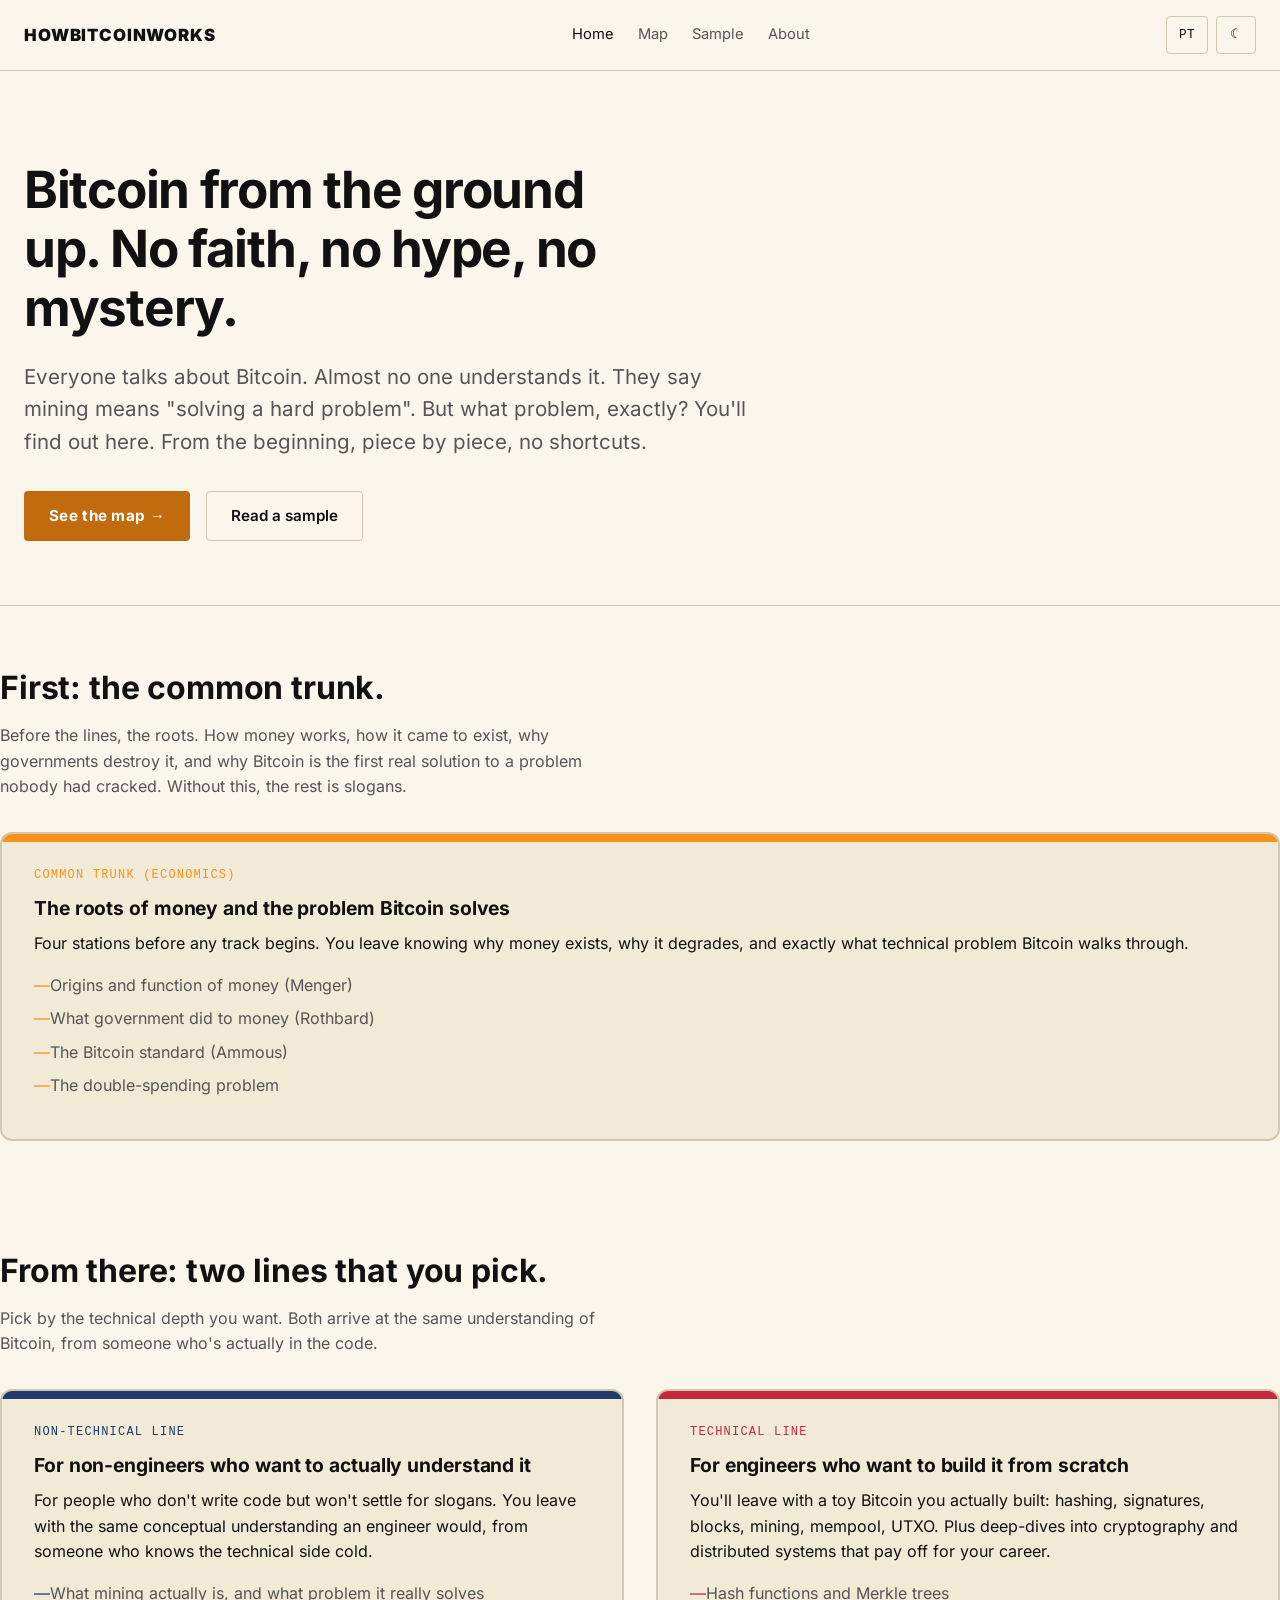
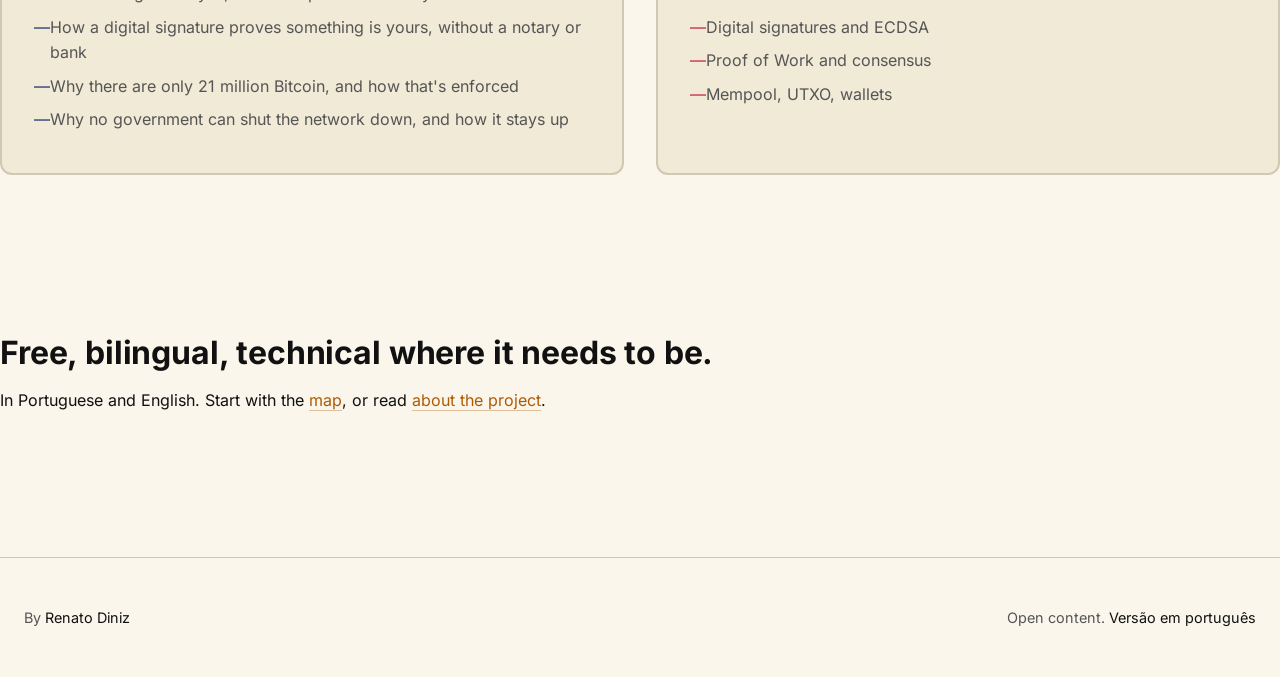
==== commit 7e1deb6f: "Self-host Inter + Source Serif 4 for screen-tuned typography Helvetica Neue is print-tuned and lacks" ====
--- a/en/index.html
+++ b/en/index.html
@@ -37,6 +37,7 @@
     "license": "https://creativecommons.org/licenses/by/4.0/"
   }
   </script>
+  <link rel="preload" href="../assets/fonts/inter-variable.woff2" as="font" type="font/woff2" crossorigin>
   <link rel="stylesheet" href="../assets/css/reset.css">
   <link rel="stylesheet" href="../assets/css/base.css">
   <link rel="stylesheet" href="../assets/css/theme.css">
--- a/assets/css/base.css
+++ b/assets/css/base.css
@@ -28,6 +28,11 @@
   font-family: var(--font-body);
   font-size: 1rem;
   line-height: 1.6;
+  font-optical-sizing: auto;
+  font-feature-settings: "kern";
+  -webkit-font-smoothing: antialiased;
+  -moz-osx-font-smoothing: grayscale;
+  text-rendering: optimizeLegibility;
   transition:
     background var(--transition),
     color var(--transition);
@@ -673,7 +678,8 @@
 }
 
 .article-body {
-  font-size: 1.05rem;
+  font-family: var(--font-serif);
+  font-size: 1.1rem;
 }
 .article-body p,
 .article-body ul,
--- a/assets/css/theme.css
+++ b/assets/css/theme.css
@@ -1,9 +1,37 @@
 /* Theme: subway-style transit-map identity, tuned to Bitcoin.
    Orange trunk leads into blue (non-technical) and red (technical) parallel lines. */
 
+@font-face {
+  font-family: "Inter";
+  src: url("../fonts/inter-variable.woff2") format("woff2-variations");
+  font-weight: 100 900;
+  font-style: normal;
+  font-display: swap;
+}
+
+@font-face {
+  font-family: "Source Serif 4";
+  src: url("../fonts/source-serif-4-variable.woff2") format("woff2-variations");
+  font-weight: 200 900;
+  font-style: normal;
+  font-display: swap;
+}
+
+@font-face {
+  font-family: "Source Serif 4";
+  src: url("../fonts/source-serif-4-italic-variable.woff2")
+    format("woff2-variations");
+  font-weight: 200 900;
+  font-style: italic;
+  font-display: swap;
+}
+
 :root {
-  --font-display: "Helvetica Neue", "Helvetica", "Arial", "Inter", sans-serif;
-  --font-body: "Helvetica Neue", "Helvetica", "Arial", "Inter", sans-serif;
+  --font-display: "Inter", "Helvetica Neue", "Helvetica", "Arial", sans-serif;
+  --font-body: "Inter", "Helvetica Neue", "Helvetica", "Arial", sans-serif;
+  --font-serif:
+    "Source Serif 4", "Iowan Old Style", "Apple Garamond", Georgia,
+    "Times New Roman", serif;
   --font-mono: "JetBrains Mono", "SF Mono", Menlo, Consolas, monospace;
   --weight-display: 700;
   --track-display: -0.005em;
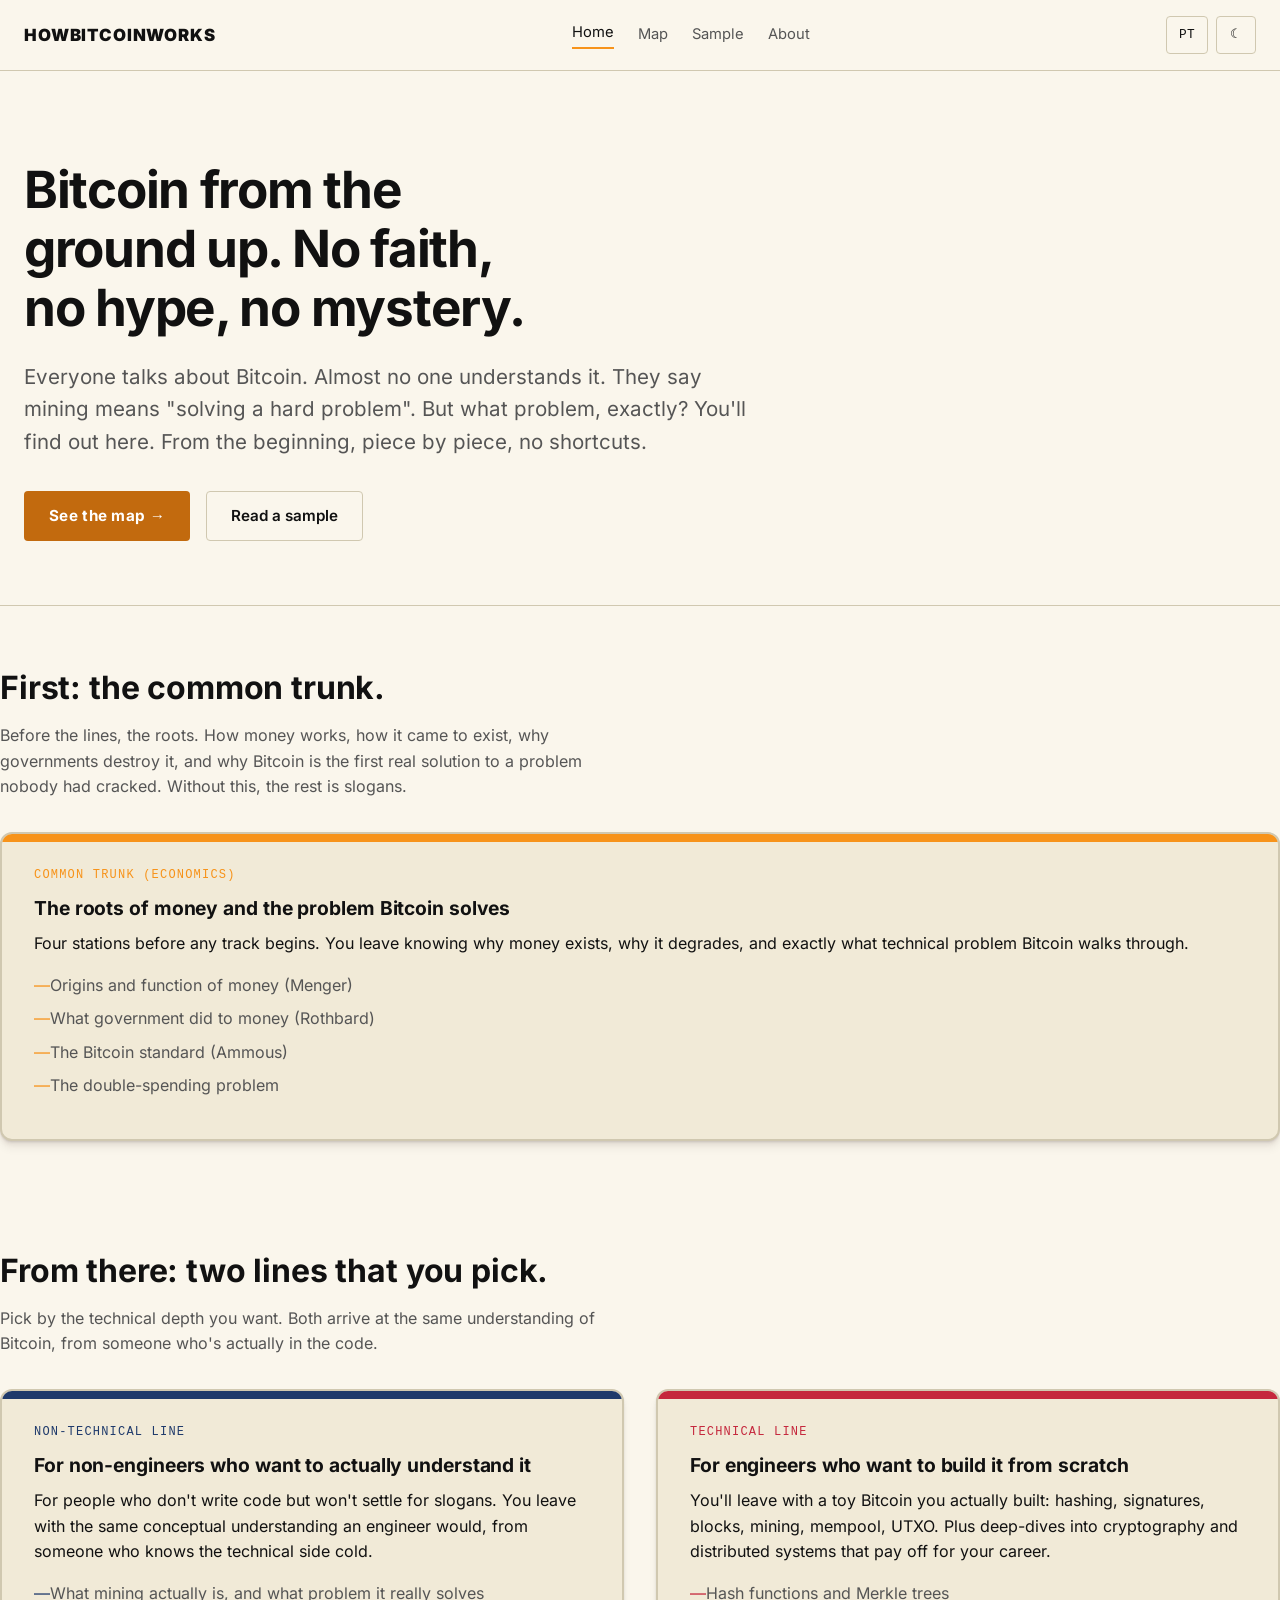
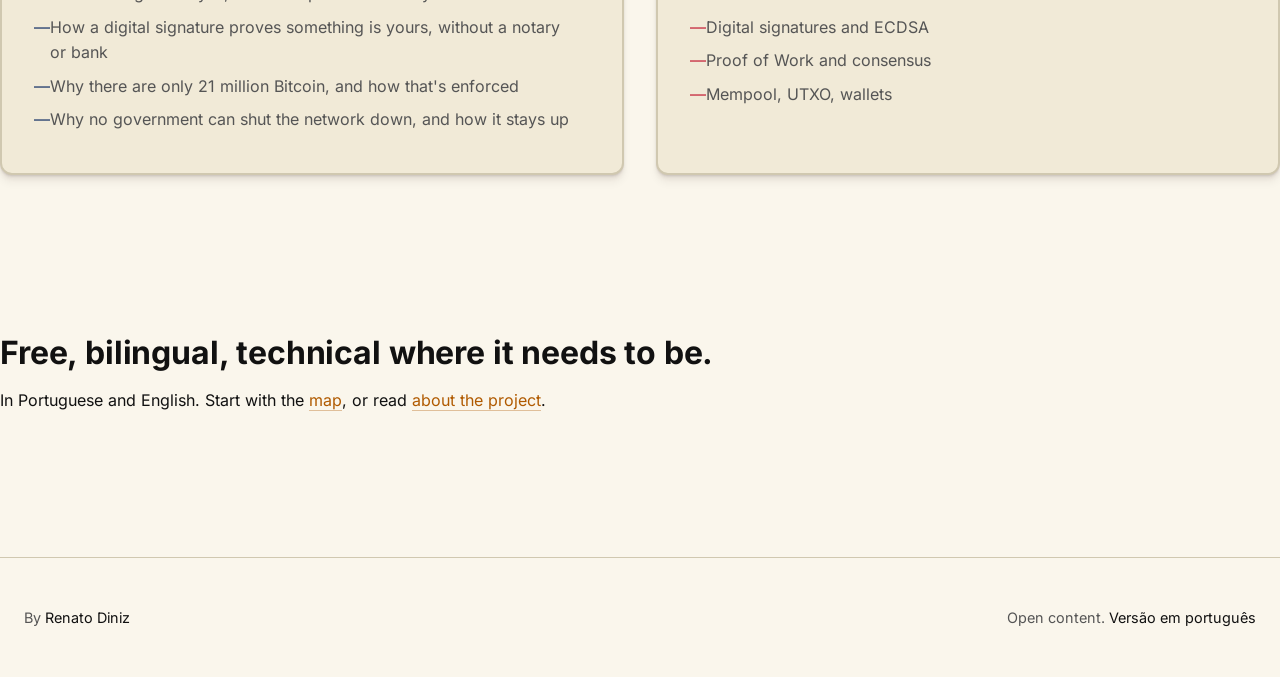
==== commit 6951b3e0: "Add functional basics: RSS, OG image, anchor headings, lang persistence Four audience-building addit" ====
--- a/en/index.html
+++ b/en/index.html
@@ -17,6 +17,12 @@
   <meta property="og:url" content="https://comofuncionabitcoin.com/en/">
   <meta property="og:locale" content="en_US">
   <meta property="og:locale:alternate" content="pt_BR">
+  <meta property="og:image" content="https://comofuncionabitcoin.com/assets/images/og-image-en.png">
+  <meta property="og:image:width" content="1200">
+  <meta property="og:image:height" content="630">
+  <meta property="og:image:type" content="image/png">
+  <meta property="og:image:alt" content="How Bitcoin Works · Bitcoin from the ground up, no hype">
+  <meta name="twitter:image" content="https://comofuncionabitcoin.com/assets/images/og-image-en.png">
   <meta name="twitter:card" content="summary_large_image">
   <meta name="twitter:title" content="How Bitcoin Works · Bitcoin from the ground up, no hype">
   <meta name="twitter:description" content="Bitcoin from the ground up. No faith, no hype, no mystery.">
@@ -37,6 +43,7 @@
     "license": "https://creativecommons.org/licenses/by/4.0/"
   }
   </script>
+  <link rel="alternate" type="application/atom+xml" title="How Bitcoin Works · Atom feed" href="/en/feed.xml">
   <link rel="preload" href="../assets/fonts/inter-variable.woff2" as="font" type="font/woff2" crossorigin>
   <link rel="stylesheet" href="../assets/css/reset.css">
   <link rel="stylesheet" href="../assets/css/base.css">
--- a/assets/css/base.css
+++ b/assets/css/base.css
@@ -15,11 +15,26 @@
   --space-24: 6rem;
   --radius: 4px;
   --radius-lg: 12px;
-  --transition: 180ms ease;
+  --transition: 180ms cubic-bezier(0.2, 0, 0, 1);
 }
 
 html {
   scroll-behavior: smooth;
+}
+
+@view-transition {
+  navigation: auto;
+}
+
+::view-transition-old(root),
+::view-transition-new(root) {
+  animation-duration: 220ms;
+  animation-timing-function: cubic-bezier(0.2, 0, 0, 1);
+}
+
+::selection {
+  background: var(--color-accent);
+  color: var(--color-on-accent);
 }
 
 body {
@@ -83,6 +98,13 @@
   font-weight: var(--weight-display, 700);
   line-height: 1.15;
   letter-spacing: var(--track-display, -0.01em);
+  text-wrap: balance;
+}
+
+p,
+li,
+blockquote {
+  text-wrap: pretty;
 }
 
 h1 {
@@ -324,6 +346,7 @@
   border-radius: var(--radius-lg);
   padding: var(--space-8);
   background: var(--color-bg-soft);
+  box-shadow: var(--shadow-card);
   transition: all var(--transition);
   position: relative;
   overflow: hidden;
@@ -349,6 +372,7 @@
 .track-card:hover {
   transform: translateY(-2px);
   border-color: var(--track-color);
+  box-shadow: var(--shadow-card-hover);
 }
 
 .track-card .label {
@@ -449,6 +473,7 @@
   padding: var(--space-6);
   max-width: 560px;
   margin: 0 auto;
+  box-shadow: var(--surface-highlight), var(--shadow-card);
 }
 
 .subway-map {
@@ -523,6 +548,7 @@
   text-anchor: middle;
   dominant-baseline: central;
   pointer-events: none;
+  font-variant-numeric: tabular-nums;
 }
 
 .subway-map .station-placeholder .station-dot {
@@ -593,6 +619,7 @@
   max-width: 480px;
   width: 100%;
   position: relative;
+  box-shadow: var(--surface-highlight), var(--shadow-card-hover);
 }
 
 .modal .modal-track {
@@ -657,6 +684,7 @@
   display: flex;
   gap: var(--space-4);
   flex-wrap: wrap;
+  font-variant-numeric: tabular-nums;
 }
 
 .article-meta .track-badge {
@@ -679,13 +707,95 @@
 
 .article-body {
   font-family: var(--font-serif);
-  font-size: 1.1rem;
+  font-size: 1.15rem;
+  font-variant-ligatures: common-ligatures discretionary-ligatures;
 }
 .article-body p,
 .article-body ul,
 .article-body ol {
   margin-bottom: var(--space-4);
   line-height: 1.7;
+  orphans: 3;
+  widows: 3;
+}
+
+.article-body > p:first-of-type::first-letter {
+  float: left;
+  font-family: var(--font-serif);
+  font-size: 3.5em;
+  line-height: 0.85;
+  font-weight: 600;
+  color: var(--color-accent);
+  padding-right: 0.08em;
+  margin-top: 0.05em;
+}
+
+.article-body a:visited {
+  color: var(--color-fg-soft);
+  border-bottom-color: var(--color-fg-soft);
+}
+
+.article-body dl {
+  margin: var(--space-4) 0 var(--space-6);
+}
+.article-body dt {
+  font-family: var(--font-mono);
+  font-weight: 700;
+  color: var(--color-fg);
+  font-size: 0.92em;
+  margin-top: var(--space-4);
+}
+.article-body dd {
+  margin-left: 0;
+  padding-left: var(--space-4);
+  border-left: 2px solid var(--color-border);
+  color: var(--color-fg-soft);
+  margin-bottom: var(--space-3);
+}
+
+.article-body h2,
+.article-body h3,
+.article-body h4 {
+  position: relative;
+  scroll-margin-top: 6rem;
+}
+.article-body .heading-anchor {
+  position: absolute;
+  left: -1.1em;
+  top: 0.05em;
+  width: 1em;
+  text-align: center;
+  font-family: var(--font-mono);
+  font-weight: 400;
+  font-size: 0.7em;
+  color: var(--color-accent);
+  text-decoration: none;
+  border: none;
+  opacity: 0;
+  transition: opacity var(--transition);
+  line-height: inherit;
+}
+.article-body h2:hover .heading-anchor,
+.article-body h3:hover .heading-anchor,
+.article-body h4:hover .heading-anchor,
+.article-body .heading-anchor:focus-visible {
+  opacity: 0.5;
+}
+.article-body .heading-anchor:hover {
+  opacity: 1;
+  border: none;
+}
+.article-body .heading-anchor.copied {
+  opacity: 1;
+  color: var(--color-line-trunk);
+}
+@media (max-width: 900px) {
+  .article-body .heading-anchor {
+    position: static;
+    display: inline-block;
+    margin-right: 0.25em;
+    opacity: 0.35;
+  }
 }
 .article-body ul,
 .article-body ol {
@@ -719,9 +829,14 @@
   padding: var(--space-4) var(--space-6);
   border-radius: var(--radius);
   min-width: 200px;
+  background: var(--color-bg-soft);
+  box-shadow: var(--surface-highlight), var(--shadow-card);
+  transition: all var(--transition);
 }
 .article-nav a:hover {
   border-color: var(--color-accent);
+  transform: translateY(-2px);
+  box-shadow: var(--surface-highlight), var(--shadow-card-hover);
 }
 .article-nav .nav-label {
   font-family: var(--font-mono);
@@ -732,6 +847,87 @@
 }
 .article-nav .nav-title {
   font-weight: 600;
+}
+
+/* ============ Callouts ============ */
+
+.callout {
+  --callout-color: var(--color-fg-soft);
+  display: grid;
+  grid-template-columns: auto 1fr;
+  gap: var(--space-3) var(--space-4);
+  align-items: baseline;
+  margin: var(--space-6) 0;
+  padding: var(--space-4) var(--space-6);
+  background: var(--color-bg-soft);
+  border-left: 3px solid var(--callout-color);
+  border-radius: 0 var(--radius) var(--radius) 0;
+  font-family: var(--font-body);
+  font-size: 1rem;
+  color: var(--color-fg);
+}
+.callout > * {
+  margin: 0;
+}
+.callout-label {
+  font-family: var(--font-mono);
+  font-size: 0.75rem;
+  font-weight: 700;
+  text-transform: uppercase;
+  letter-spacing: 0.1em;
+  color: var(--callout-color);
+  white-space: nowrap;
+}
+.callout-body {
+  line-height: 1.6;
+}
+.callout-key {
+  --callout-color: var(--color-line-trunk);
+}
+.callout-note {
+  --callout-color: var(--color-line-nontechnical);
+}
+.callout-caution {
+  --callout-color: var(--color-line-technical);
+}
+.callout-deep {
+  --callout-color: var(--color-accent);
+}
+
+/* ============ Sidenotes ============ */
+
+.sidenote {
+  display: block;
+  margin: var(--space-4) 0;
+  padding: var(--space-3) var(--space-4);
+  background: var(--color-bg-soft);
+  border-left: 2px solid var(--color-border);
+  border-radius: 0 var(--radius) var(--radius) 0;
+  font-family: var(--font-body);
+  font-size: 0.92rem;
+  line-height: 1.55;
+  color: var(--color-fg-soft);
+}
+.sidenote-marker {
+  display: none;
+}
+
+@media (min-width: 1200px) {
+  .article-body {
+    position: relative;
+  }
+  .sidenote {
+    float: right;
+    clear: right;
+    width: 14ch;
+    margin: 0 -17ch 0 var(--space-4);
+    padding: 0 0 0 var(--space-3);
+    background: transparent;
+    border-radius: 0;
+    border-left: 2px solid var(--color-border);
+    font-size: 0.85rem;
+    color: var(--color-fg-soft);
+  }
 }
 
 /* ============ Responsive ============ */
@@ -790,3 +986,79 @@
     width: 100%;
   }
 }
+
+/* ============ Print ============ */
+
+@media print {
+  :root {
+    --color-bg: #ffffff;
+    --color-bg-soft: #ffffff;
+    --color-fg: #000000;
+    --color-fg-soft: #333333;
+    --color-border: #cccccc;
+  }
+  body {
+    padding-top: 0;
+    font-size: 11pt;
+    background: #fff;
+    color: #000;
+  }
+  .site-header,
+  .site-footer,
+  .skip-link,
+  .controls,
+  .article-nav,
+  .map-legend,
+  .modal-backdrop,
+  .tooltip {
+    display: none !important;
+  }
+  .container,
+  .prose {
+    max-width: 100%;
+    padding: 0;
+  }
+  main {
+    padding-top: 0;
+  }
+  .article-body {
+    font-size: 11pt;
+    line-height: 1.55;
+  }
+  h1,
+  h2,
+  h3 {
+    page-break-after: avoid;
+    color: #000;
+  }
+  p,
+  blockquote,
+  ul,
+  ol,
+  li {
+    orphans: 3;
+    widows: 3;
+  }
+  a {
+    color: #000;
+    border-bottom: none;
+    text-decoration: underline;
+  }
+  .article-body a[href^="http"]::after {
+    content: " (" attr(href) ")";
+    font-size: 0.85em;
+    color: #555;
+  }
+  .callout,
+  .sidenote,
+  .track-card,
+  .subway-map-wrap,
+  pre {
+    box-shadow: none !important;
+    background: #fff !important;
+    border: 1px solid #ccc;
+  }
+  * {
+    box-shadow: none !important;
+  }
+}
--- a/assets/css/theme.css
+++ b/assets/css/theme.css
@@ -56,6 +56,16 @@
   --color-line-trunk: #f7931a; /* Bitcoin orange — the foundation line */
   --color-line-nontechnical: #1f3a6b; /* deep navy — "the why" */
   --color-line-technical: #c5283d; /* deep red — "the build" */
+
+  --track-color: var(--color-line-trunk);
+
+  --shadow-card:
+    0 1px 1px hsl(30deg 20% 10% / 0.05), 0 2px 2px hsl(30deg 20% 10% / 0.05),
+    0 4px 4px hsl(30deg 20% 10% / 0.05), 0 8px 8px hsl(30deg 20% 10% / 0.05);
+  --shadow-card-hover:
+    0 2px 2px hsl(30deg 20% 10% / 0.06), 0 4px 4px hsl(30deg 20% 10% / 0.06),
+    0 8px 8px hsl(30deg 20% 10% / 0.06), 0 16px 20px hsl(30deg 20% 10% / 0.06);
+  --surface-highlight: inset 0 1px 0 hsl(30deg 60% 98% / 0.7);
 }
 
 [data-mode="dark"] {
@@ -75,6 +85,14 @@
   --color-line-trunk: #f7931a;
   --color-line-nontechnical: #4d8fff;
   --color-line-technical: #ff5454;
+
+  --shadow-card:
+    0 1px 1px hsl(0deg 0% 0% / 0.3), 0 2px 2px hsl(0deg 0% 0% / 0.22),
+    0 4px 4px hsl(0deg 0% 0% / 0.16), 0 8px 8px hsl(0deg 0% 0% / 0.1);
+  --shadow-card-hover:
+    0 2px 2px hsl(0deg 0% 0% / 0.35), 0 4px 4px hsl(0deg 0% 0% / 0.25),
+    0 8px 8px hsl(0deg 0% 0% / 0.2), 0 16px 20px hsl(0deg 0% 0% / 0.15);
+  --surface-highlight: inset 0 1px 0 hsl(0deg 0% 100% / 0.04);
 }
 
 /* Visual identity refinements */
@@ -94,11 +112,16 @@
 }
 
 .article-meta .track-badge {
-  background: var(--color-line-trunk);
+  background: var(--track-color);
   color: #181818;
   padding: 0.15em 0.6em;
   border-radius: 999px;
   letter-spacing: 0.08em;
+}
+
+.site-nav a.active {
+  border-bottom: 2px solid var(--track-color);
+  padding-bottom: 2px;
 }
 
 .btn-primary {
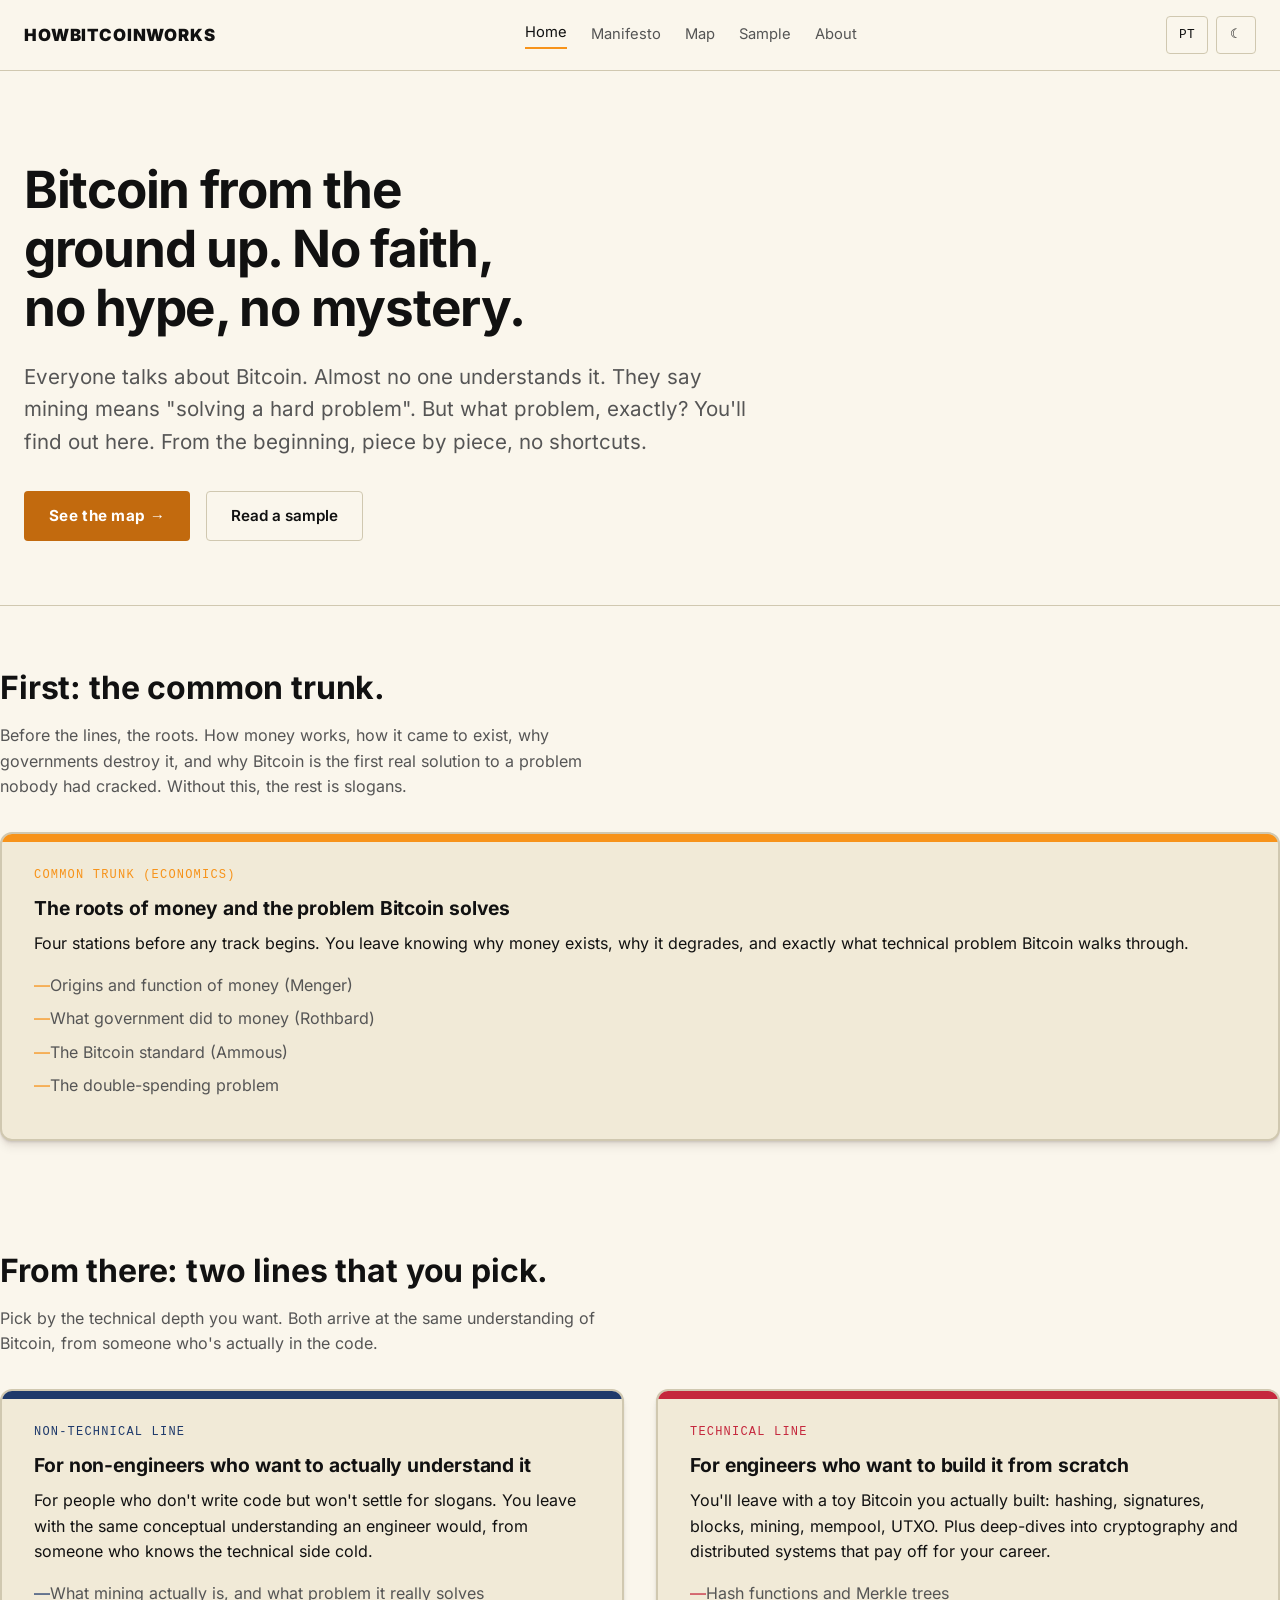
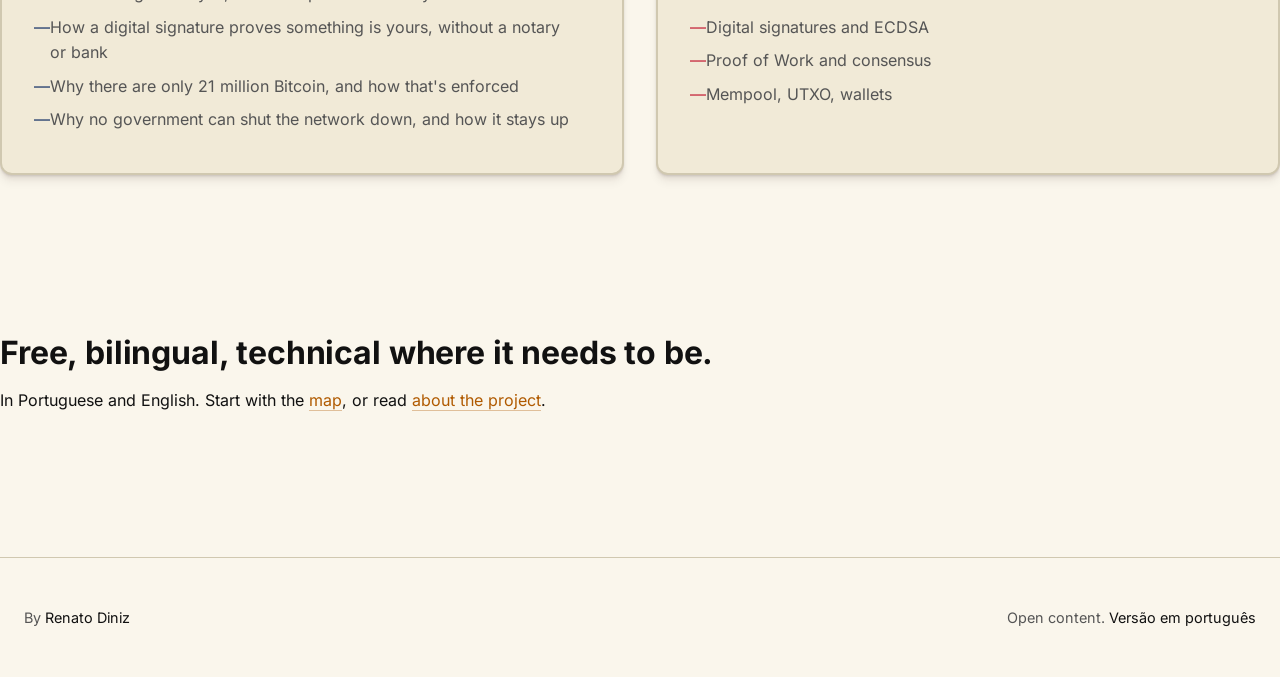
==== commit 94ee0c44: "Add manifesto page positioning study over speculation A new editorial page (manifesto.html + en/mani" ====
--- a/en/index.html
+++ b/en/index.html
@@ -44,6 +44,9 @@
   }
   </script>
   <link rel="alternate" type="application/atom+xml" title="How Bitcoin Works · Atom feed" href="/en/feed.xml">
+  <link rel="icon" type="image/svg+xml" href="/favicon.svg">
+  <link rel="icon" type="image/x-icon" href="/favicon.ico" sizes="any">
+  <link rel="apple-touch-icon" sizes="180x180" href="/apple-touch-icon.png">
   <link rel="preload" href="../assets/fonts/inter-variable.woff2" as="font" type="font/woff2" crossorigin>
   <link rel="stylesheet" href="../assets/css/reset.css">
   <link rel="stylesheet" href="../assets/css/base.css">
@@ -57,6 +60,7 @@
       <a href="index.html" class="site-logo">howbitcoinworks</a>
       <nav class="site-nav">
         <a href="index.html" class="active">Home</a>
+        <a href="manifesto.html">Manifesto</a>
         <a href="map.html">Map</a>
         <a href="article.html">Sample</a>
         <a href="about.html">About</a>
